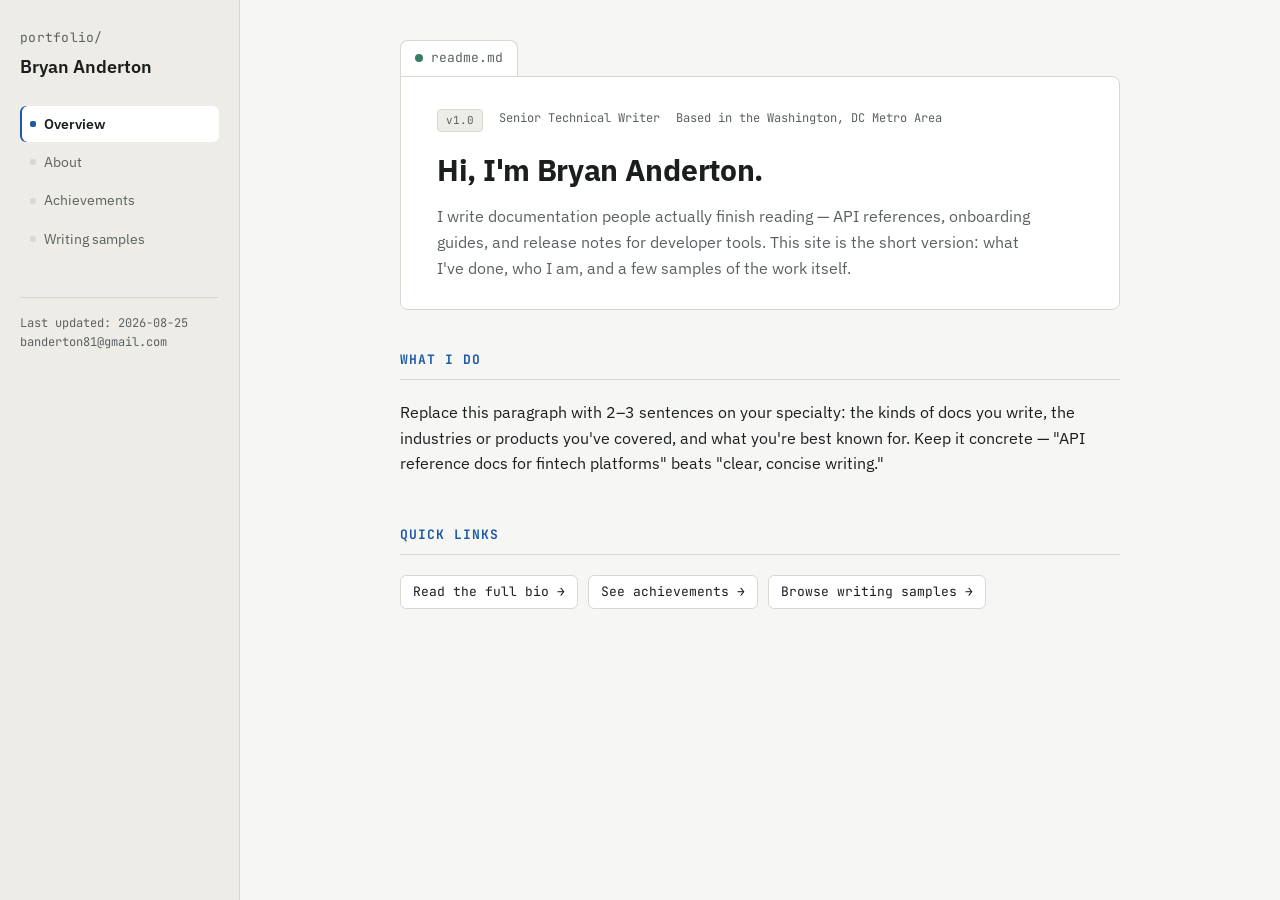
==== index.html @ 239cab08 "Add initial files to project" ====
<!doctype html>
<html lang="en">
<head>
<meta charset="utf-8">
<meta name="viewport" content="width=device-width, initial-scale=1">
<title>Bryan Anderton — Senior Technical Writer</title>
<meta name="description" content="Technical writer portfolio — achievements, background, and writing samples.">
<link rel="preconnect" href="https://fonts.googleapis.com">
<link href="https://fonts.googleapis.com/css2?family=IBM+Plex+Sans:wght@400;500;600;700&family=JetBrains+Mono:wght@400;500&display=swap" rel="stylesheet">
<link rel="stylesheet" href="style.css">
</head>
<body>
<div class="shell">

  <aside class="sidebar">
    <div class="sidebar__brand">portfolio/</div>
    <p class="sidebar__name">Bryan Anderton</p>
    <nav aria-label="Primary">
      <ul>
        <li><a href="index.html" class="is-active">Overview</a></li>
        <li><a href="about.html">About</a></li>
        <li><a href="achievements.html">Achievements</a></li>
        <li><a href="samples.html">Writing samples</a></li>
      </ul>
    </nav>
    <div class="sidebar__footer">
      <div>Last updated: 2026-08-25</div>
      <div><a href="mailto:banderton81@gmail.com">banderton81@gmail.com</a></div>
    </div>
  </aside>

  <main>
    <div class="content">
      <div class="file-tab"><span class="file-tab__dot"></span>readme.md</div>
      <div class="doc-header">
        <div class="doc-header__meta">
          <span class="badge">v1.0</span>
          <span>Senior Technical Writer</span>
          <span>Based in the Washington, DC Metro Area</span>
        </div>
        <h1>Hi, I'm Bryan Anderton.</h1>
        <p>
          I write documentation people actually finish reading — API references,
          onboarding guides, and release notes for developer tools. This site is
          the short version: what I've done, who I am, and a few samples of the
          work itself.
        </p>
      </div>

      <section>
        <h2>What I do</h2>
        <p>
          Replace this paragraph with 2–3 sentences on your specialty: the kinds
          of docs you write, the industries or products you've covered, and what
          you're best known for. Keep it concrete — "API reference docs for
          fintech platforms" beats "clear, concise writing."
        </p>
      </section>

      <section>
        <h2>Quick links</h2>
        <div class="contact-row">
          <a href="about.html">Read the full bio →</a>
          <a href="achievements.html">See achievements →</a>
          <a href="samples.html">Browse writing samples →</a>
        </div>
      </section>
    </div>
  </main>

</div>
</body>
</html>
---- style.css ----
/* ============================================================
   Portfolio site for a technical writer.
   Design concept: the site reads like a well-maintained docs
   site — sidebar nav, a rendered-markdown "file tab" header on
   every page, and writing samples presented as changelog-style
   entries with an audience-level indicator bar. This mirrors
   the actual medium a technical writer works in every day.
   ============================================================ */

:root {
  --bg: #f6f7f5;
  --bg-alt: #edece6;
  --panel: #ffffff;
  --ink: #1b1e1f;
  --ink-muted: #5b6163;
  --accent: #1e5aa8;      /* doc-link blue */
  --accent-2: #b8862e;    /* amber label/tag */
  --line: #d8d7d0;
  --code-bg: #14181a;
  --code-ink: #d7dbdd;
  --green: #3a7d5c;       /* "beginner" level */
  --amber: #b8862e;       /* "intermediate" level */
  --red: #a8452f;         /* "advanced" level */

  --font-body: 'IBM Plex Sans', -apple-system, BlinkMacSystemFont, sans-serif;
  --font-mono: 'JetBrains Mono', ui-monospace, Menlo, Consolas, monospace;

  --sidebar-w: 240px;
}

* { box-sizing: border-box; }

html { scroll-behavior: smooth; }

body {
  margin: 0;
  background: var(--bg);
  color: var(--ink);
  font-family: var(--font-body);
  font-size: 16px;
  line-height: 1.6;
}

a { color: var(--accent); text-decoration: none; }
a:hover { text-decoration: underline; }
a:focus-visible, button:focus-visible {
  outline: 2px solid var(--accent);
  outline-offset: 2px;
}

/* ---------- layout shell ---------- */

.shell {
  display: flex;
  min-height: 100vh;
}

.sidebar {
  width: var(--sidebar-w);
  flex-shrink: 0;
  background: var(--bg-alt);
  border-right: 1px solid var(--line);
  padding: 28px 20px;
  position: sticky;
  top: 0;
  height: 100vh;
  overflow-y: auto;
}

.sidebar__brand {
  font-family: var(--font-mono);
  font-size: 13px;
  color: var(--ink-muted);
  letter-spacing: 0.02em;
  margin-bottom: 4px;
}

.sidebar__name {
  font-weight: 600;
  font-size: 18px;
  margin: 0 0 24px 0;
  color: var(--ink);
}

.sidebar nav ul {
  list-style: none;
  margin: 0;
  padding: 0;
}

.sidebar nav li { margin-bottom: 2px; }

.sidebar nav a {
  display: flex;
  align-items: center;
  gap: 8px;
  padding: 7px 10px;
  border-radius: 6px;
  color: var(--ink-muted);
  font-size: 14px;
  text-decoration: none;
}

.sidebar nav a::before {
  content: '';
  width: 6px;
  height: 6px;
  border-radius: 2px;
  background: var(--line);
  flex-shrink: 0;
}

.sidebar nav a:hover {
  background: var(--panel);
  color: var(--ink);
}

.sidebar nav a.is-active {
  background: var(--panel);
  color: var(--ink);
  font-weight: 600;
  box-shadow: inset 2px 0 0 var(--accent);
}

.sidebar nav a.is-active::before { background: var(--accent); }

.sidebar__footer {
  margin-top: 40px;
  padding-top: 16px;
  border-top: 1px solid var(--line);
  font-family: var(--font-mono);
  font-size: 12px;
  color: var(--ink-muted);
}

.sidebar__footer a { color: var(--ink-muted); }

/* ---------- main content ---------- */

main {
  flex: 1;
  min-width: 0;
  padding: 0 40px 80px;
}

.content {
  max-width: 720px;
  margin: 0 auto;
}

/* file-tab header — the signature element.
   Every page opens like a rendered markdown file, complete
   with a filename tab and a small commit-style metadata line. */

.file-tab {
  margin-top: 40px;
  display: inline-flex;
  align-items: center;
  gap: 8px;
  padding: 7px 14px;
  background: var(--panel);
  border: 1px solid var(--line);
  border-bottom: none;
  border-radius: 8px 8px 0 0;
  font-family: var(--font-mono);
  font-size: 13px;
  color: var(--ink-muted);
}

.file-tab__dot {
  width: 8px;
  height: 8px;
  border-radius: 50%;
  background: var(--green);
}

.doc-header {
  background: var(--panel);
  border: 1px solid var(--line);
  border-radius: 0 8px 8px 8px;
  padding: 32px 36px 28px;
  margin-bottom: 40px;
}

.doc-header__meta {
  font-family: var(--font-mono);
  font-size: 12px;
  color: var(--ink-muted);
  margin-bottom: 14px;
  display: flex;
  gap: 16px;
  flex-wrap: wrap;
}

.doc-header h1 {
  margin: 0 0 10px;
  font-size: 30px;
  letter-spacing: -0.01em;
}

.doc-header p {
  margin: 0;
  color: var(--ink-muted);
  font-size: 16px;
  max-width: 60ch;
}

.badge {
  display: inline-block;
  font-family: var(--font-mono);
  font-size: 11px;
  padding: 2px 8px;
  border-radius: 4px;
  background: var(--bg-alt);
  color: var(--ink-muted);
  border: 1px solid var(--line);
}

/* ---------- prose sections ---------- */

section { margin-bottom: 48px; }

h2 {
  font-size: 13px;
  font-family: var(--font-mono);
  text-transform: uppercase;
  letter-spacing: 0.08em;
  color: var(--accent);
  border-bottom: 1px solid var(--line);
  padding-bottom: 8px;
  margin: 0 0 20px;
}

h3 {
  font-size: 18px;
  margin: 0 0 6px;
}

p { color: var(--ink); }
.muted { color: var(--ink-muted); }

/* ---------- achievement list ---------- */

.achievement {
  display: flex;
  gap: 14px;
  padding: 14px 0;
  border-bottom: 1px solid var(--line);
}

.achievement:last-child { border-bottom: none; }

.achievement__year {
  font-family: var(--font-mono);
  font-size: 13px;
  color: var(--accent-2);
  flex-shrink: 0;
  width: 52px;
  padding-top: 2px;
}

.achievement__body h3 { margin-bottom: 4px; }
.achievement__body p { margin: 0; font-size: 14.5px; color: var(--ink-muted); }

/* ---------- writing samples: changelog-style cards ---------- */

.sample {
  background: var(--panel);
  border: 1px solid var(--line);
  border-left: 4px solid var(--green);
  border-radius: 6px;
  padding: 18px 20px;
  margin-bottom: 16px;
}

.sample[data-level="intermediate"] { border-left-color: var(--amber); }
.sample[data-level="advanced"] { border-left-color: var(--red); }

.sample__top {
  display: flex;
  justify-content: space-between;
  align-items: baseline;
  gap: 12px;
  flex-wrap: wrap;
  margin-bottom: 6px;
}

.sample__title { font-weight: 600; font-size: 16px; }

.sample__tag {
  font-family: var(--font-mono);
  font-size: 11px;
  color: var(--ink-muted);
}

.sample__desc {
  font-size: 14.5px;
  color: var(--ink-muted);
  margin: 0 0 10px;
}

.sample__link {
  font-family: var(--font-mono);
  font-size: 13px;
}

/* ---------- contact / links ---------- */

.contact-row {
  display: flex;
  gap: 10px;
  flex-wrap: wrap;
  margin-top: 8px;
}

.contact-row a {
  font-family: var(--font-mono);
  font-size: 13px;
  padding: 6px 12px;
  border: 1px solid var(--line);
  border-radius: 6px;
  background: var(--panel);
  color: var(--ink);
}

.contact-row a:hover { border-color: var(--accent); color: var(--accent); text-decoration: none; }

/* ---------- responsive ---------- */

@media (max-width: 780px) {
  .shell { flex-direction: column; }
  .sidebar {
    width: 100%;
    height: auto;
    position: relative;
    border-right: none;
    border-bottom: 1px solid var(--line);
    padding: 20px;
  }
  .sidebar nav ul { display: flex; flex-wrap: wrap; gap: 4px; }
  .sidebar__footer { display: none; }
  main { padding: 0 20px 60px; }
  .doc-header { padding: 24px 20px; }
}

@media (prefers-reduced-motion: reduce) {
  html { scroll-behavior: auto; }
}
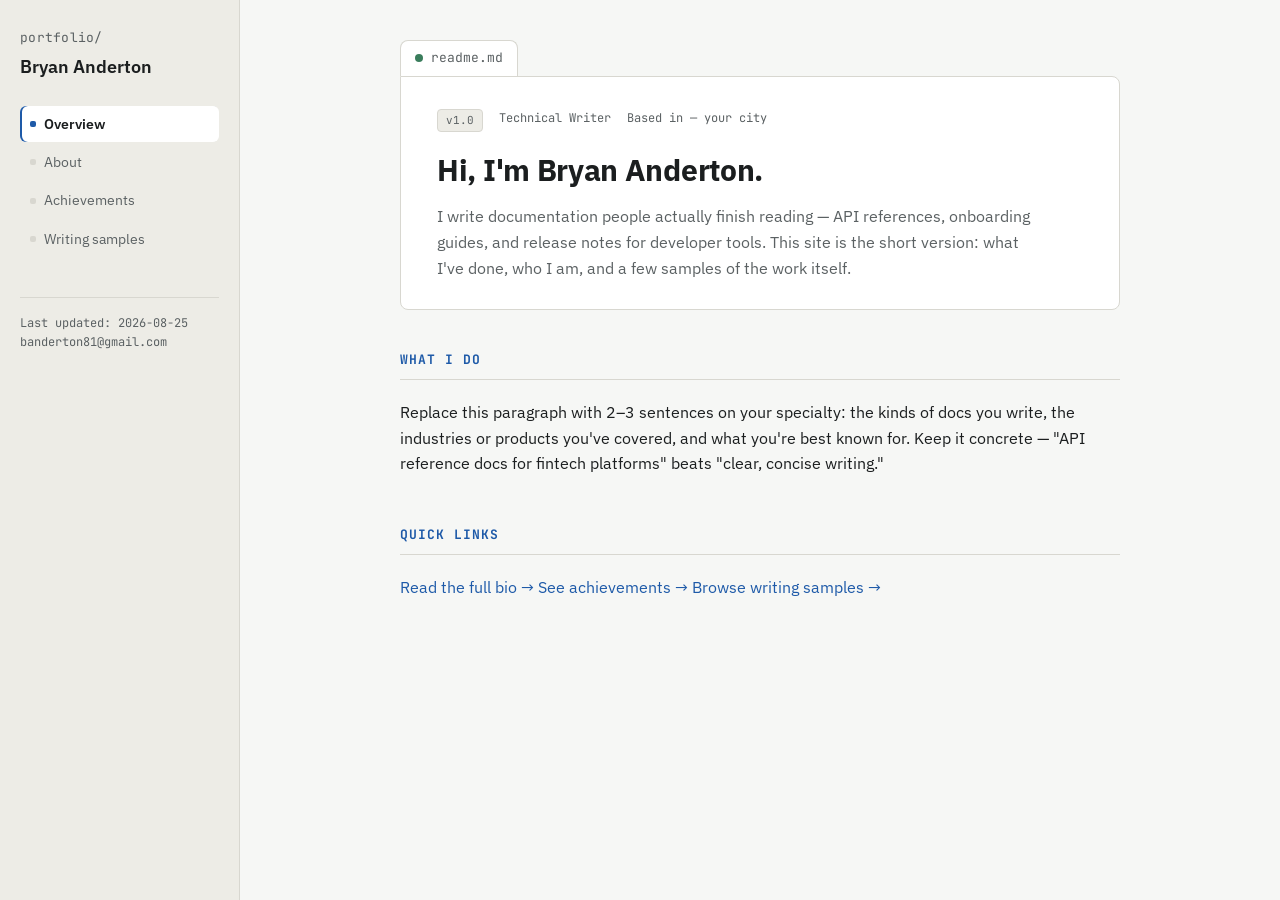
==== commit ac710d04: "Updated index.html" ====
--- a/index.html
+++ b/index.html
@@ -3,7 +3,7 @@
 <head>
 <meta charset="utf-8">
 <meta name="viewport" content="width=device-width, initial-scale=1">
-<title>Bryan Anderton — Senior Technical Writer</title>
+<title>Bryan Anderton — Technical Writer</title>
 <meta name="description" content="Technical writer portfolio — achievements, background, and writing samples.">
 <link rel="preconnect" href="https://fonts.googleapis.com">
 <link href="https://fonts.googleapis.com/css2?family=IBM+Plex+Sans:wght@400;500;600;700&family=JetBrains+Mono:wght@400;500&display=swap" rel="stylesheet">
@@ -35,8 +35,8 @@
       <div class="doc-header">
         <div class="doc-header__meta">
           <span class="badge">v1.0</span>
-          <span>Senior Technical Writer</span>
-          <span>Based in the Washington, DC Metro Area</span>
+          <span>Technical Writer</span>
+          <span>Based in — your city</span>
         </div>
         <h1>Hi, I'm Bryan Anderton.</h1>
         <p>
--- a/style.css
+++ b/style.css
@@ -1,10 +1,5 @@
 /* ============================================================
    Portfolio site for a technical writer.
-   Design concept: the site reads like a well-maintained docs
-   site — sidebar nav, a rendered-markdown "file tab" header on
-   every page, and writing samples presented as changelog-style
-   entries with an audience-level indicator bar. This mirrors
-   the actual medium a technical writer works in every day.
    ============================================================ */
 
 :root {
@@ -277,15 +272,318 @@
 .sample[data-level="advanced"] { border-left-color: var(--red); }
 
 .sample__top {
+  display: flex;@import url('https://fonts.googleapis.com/css2?family=Space+Grotesk:wght@500;600;700&family=IBM+Plex+Sans:wght@400;500;600&family=JetBrains+Mono:wght@400;500&display=swap');
+
+:root {
+  --bg: #fafaf9;
+  --bg-alt: #f1effc;
+  --panel: #ffffff;
+  --ink: #17181c;
+  --ink-muted: #5b5f6b;
+
+  --sidebar-bg: #211f52;      /* bold deep indigo — the "stand out" move */
+  --sidebar-bg-raised: #2c2a68;
+  --sidebar-ink: #f5f3ff;
+  --sidebar-ink-muted: #b3aee0;
+
+  --accent: #ff5a36;          /* warm coral — the single accent, carries the warmth */
+  --accent-ink: #ffffff;
+  --accent-2: #e08a1e;        /* gold, used sparingly for secondary labels */
+
+  --line: #e7e5ef;
+  --green: #2f9e68;           /* "beginner" level */
+  --amber: #d98f2b;           /* "intermediate" level */
+  --red: #c24545;             /* "advanced" level */
+
+  --font-display: 'Space Grotesk', var(--font-body);
+  --font-body: 'IBM Plex Sans', -apple-system, BlinkMacSystemFont, sans-serif;
+  --font-mono: 'JetBrains Mono', ui-monospace, Menlo, Consolas, monospace;
+
+  --sidebar-w: 250px;
+  --radius: 14px;
+}
+
+* { box-sizing: border-box; }
+
+html { scroll-behavior: smooth; }
+
+body {
+  margin: 0;
+  background: var(--bg);
+  color: var(--ink);
+  font-family: var(--font-body);
+  font-size: 16px;
+  line-height: 1.6;
+}
+
+a { color: var(--accent); text-decoration: none; font-weight: 500; }
+a:hover { text-decoration: underline; }
+a:focus-visible, button:focus-visible {
+  outline: 2px solid var(--accent);
+  outline-offset: 2px;
+}
+
+/* ---------- layout shell ---------- */
+
+.shell {
+  display: flex;
+  min-height: 100vh;
+}
+
+.sidebar {
+  width: var(--sidebar-w);
+  flex-shrink: 0;
+  background: var(--sidebar-bg);
+  padding: 32px 22px;
+  position: sticky;
+  top: 0;
+  height: 100vh;
+  overflow-y: auto;
+}
+
+.sidebar__brand {
+  font-family: var(--font-mono);
+  font-size: 12px;
+  color: var(--sidebar-ink-muted);
+  letter-spacing: 0.04em;
+  margin-bottom: 6px;
+}
+
+.sidebar__name {
+  font-family: var(--font-display);
+  font-weight: 700;
+  font-size: 20px;
+  margin: 0 0 28px 0;
+  color: var(--sidebar-ink);
+  letter-spacing: -0.01em;
+}
+
+.sidebar nav ul {
+  list-style: none;
+  margin: 0;
+  padding: 0;
+}
+
+.sidebar nav li { margin-bottom: 3px; }
+
+.sidebar nav a {
+  display: flex;
+  align-items: center;
+  gap: 9px;
+  padding: 9px 12px;
+  border-radius: 8px;
+  color: var(--sidebar-ink-muted);
+  font-size: 14px;
+  font-weight: 500;
+  text-decoration: none;
+}
+
+.sidebar nav a::before {
+  content: '';
+  width: 6px;
+  height: 6px;
+  border-radius: 50%;
+  background: var(--sidebar-ink-muted);
+  opacity: 0.5;
+  flex-shrink: 0;
+}
+
+.sidebar nav a:hover {
+  background: var(--sidebar-bg-raised);
+  color: var(--sidebar-ink);
+}
+
+.sidebar nav a.is-active {
+  background: var(--accent);
+  color: var(--accent-ink);
+  font-weight: 600;
+}
+
+.sidebar nav a.is-active::before { background: var(--accent-ink); opacity: 1; }
+
+.sidebar__footer {
+  margin-top: 40px;
+  padding-top: 18px;
+  border-top: 1px solid rgba(255,255,255,0.12);
+  font-family: var(--font-mono);
+  font-size: 12px;
+  color: var(--sidebar-ink-muted);
+}
+
+.sidebar__footer a { color: var(--sidebar-ink-muted); font-weight: 400; }
+.sidebar__footer a:hover { color: var(--sidebar-ink); }
+
+/* ---------- main content ---------- */
+
+main {
+  flex: 1;
+  min-width: 0;
+  padding: 0 44px 80px;
+}
+
+.content {
+  max-width: 720px;
+  margin: 0 auto;
+}
+
+/* file-tab header — the signature element.
+   Every page opens like a rendered markdown file. The bold move
+   here is the thick coral top-stripe on the doc-header below —
+   loud enough to feel modern, contained enough to feel calm. */
+
+.file-tab {
+  margin-top: 40px;
+  display: inline-flex;
+  align-items: center;
+  gap: 8px;
+  padding: 7px 14px;
+  background: var(--panel);
+  border: 1px solid var(--line);
+  border-bottom: none;
+  border-radius: var(--radius) var(--radius) 0 0;
+  font-family: var(--font-mono);
+  font-size: 13px;
+  color: var(--ink-muted);
+}
+
+.file-tab__dot {
+  width: 8px;
+  height: 8px;
+  border-radius: 50%;
+  background: var(--green);
+}
+
+.doc-header {
+  background: var(--panel);
+  border: 1px solid var(--line);
+  border-top: 5px solid var(--accent);
+  border-radius: 0 var(--radius) var(--radius) var(--radius);
+  padding: 34px 38px 30px;
+  margin-bottom: 44px;
+}
+
+.doc-header__meta {
+  font-family: var(--font-mono);
+  font-size: 12px;
+  color: var(--ink-muted);
+  margin-bottom: 16px;
+  display: flex;
+  gap: 16px;
+  flex-wrap: wrap;
+}
+
+.doc-header h1 {
+  font-family: var(--font-display);
+  margin: 0 0 12px;
+  font-size: 36px;
+  font-weight: 700;
+  letter-spacing: -0.02em;
+  color: var(--ink);
+}
+
+.doc-header p {
+  margin: 0;
+  color: var(--ink-muted);
+  font-size: 16.5px;
+  max-width: 60ch;
+}
+
+.badge {
+  display: inline-block;
+  font-family: var(--font-mono);
+  font-size: 11px;
+  padding: 3px 9px;
+  border-radius: 20px;
+  background: var(--bg-alt);
+  color: #4c3f9e;
+  border: 1px solid var(--line);
+}
+
+/* ---------- prose sections ---------- */
+
+section { margin-bottom: 48px; }
+
+h2 {
+  font-family: var(--font-display);
+  font-size: 14px;
+  text-transform: uppercase;
+  letter-spacing: 0.07em;
+  font-weight: 700;
+  color: var(--accent);
+  border-bottom: 2px solid var(--line);
+  padding-bottom: 9px;
+  margin: 0 0 20px;
+}
+
+h3 {
+  font-family: var(--font-display);
+  font-weight: 600;
+  font-size: 18px;
+  margin: 0 0 6px;
+  color: var(--ink);
+}
+
+p { color: var(--ink); }
+.muted { color: var(--ink-muted); }
+
+/* ---------- achievement list ---------- */
+
+.achievement {
+  display: flex;
+  gap: 16px;
+  padding: 16px 0;
+  border-bottom: 1px solid var(--line);
+}
+
+.achievement:last-child { border-bottom: none; }
+
+.achievement__year {
+  font-family: var(--font-mono);
+  font-weight: 500;
+  font-size: 13px;
+  color: var(--accent-2);
+  flex-shrink: 0;
+  width: 52px;
+  padding-top: 3px;
+}
+
+.achievement__body h3 { margin-bottom: 4px; }
+.achievement__body p { margin: 0; font-size: 14.5px; color: var(--ink-muted); }
+
+/* ---------- writing samples: changelog-style cards ---------- */
+
+.sample {
+  background: var(--panel);
+  border: 1px solid var(--line);
+  border-left: 5px solid var(--green);
+  border-radius: 12px;
+  padding: 20px 22px;
+  margin-bottom: 16px;
+  transition: border-color 0.15s ease, box-shadow 0.15s ease;
+}
+
+.sample:hover {
+  box-shadow: 0 4px 16px rgba(33, 31, 82, 0.08);
+}
+
+.sample[data-level="intermediate"] { border-left-color: var(--amber); }
+.sample[data-level="advanced"] { border-left-color: var(--red); }
+
+.sample__top {
   display: flex;
   justify-content: space-between;
   align-items: baseline;
   gap: 12px;
   flex-wrap: wrap;
-  margin-bottom: 6px;
-}
-
-.sample__title { font-weight: 600; font-size: 16px; }
+  margin-bottom: 7px;
+}
+
+.sample__title {
+  font-family: var(--font-display);
+  font-weight: 600;
+  font-size: 16.5px;
+  color: var(--ink);
+}
 
 .sample__tag {
   font-family: var(--font-mono);
@@ -302,6 +600,7 @@
 .sample__link {
   font-family: var(--font-mono);
   font-size: 13px;
+  font-weight: 500;
 }
 
 /* ---------- contact / links ---------- */
@@ -316,14 +615,20 @@
 .contact-row a {
   font-family: var(--font-mono);
   font-size: 13px;
-  padding: 6px 12px;
-  border: 1px solid var(--line);
-  border-radius: 6px;
-  background: var(--panel);
-  color: var(--ink);
-}
-
-.contact-row a:hover { border-color: var(--accent); color: var(--accent); text-decoration: none; }
+  font-weight: 500;
+  padding: 8px 14px;
+  border: 1px solid var(--line);
+  border-radius: 20px;
+  background: var(--panel);
+  color: var(--ink);
+}
+
+.contact-row a:hover {
+  border-color: var(--accent);
+  background: var(--accent);
+  color: var(--accent-ink);
+  text-decoration: none;
+}
 
 /* ---------- responsive ---------- */
 
@@ -333,16 +638,16 @@
     width: 100%;
     height: auto;
     position: relative;
-    border-right: none;
-    border-bottom: 1px solid var(--line);
-    padding: 20px;
+    padding: 22px 20px;
   }
   .sidebar nav ul { display: flex; flex-wrap: wrap; gap: 4px; }
   .sidebar__footer { display: none; }
   main { padding: 0 20px 60px; }
-  .doc-header { padding: 24px 20px; }
+  .doc-header { padding: 26px 22px; }
+  .doc-header h1 { font-size: 28px; }
 }
 
 @media (prefers-reduced-motion: reduce) {
   html { scroll-behavior: auto; }
-}
+  .sample { transition: none; }
+}
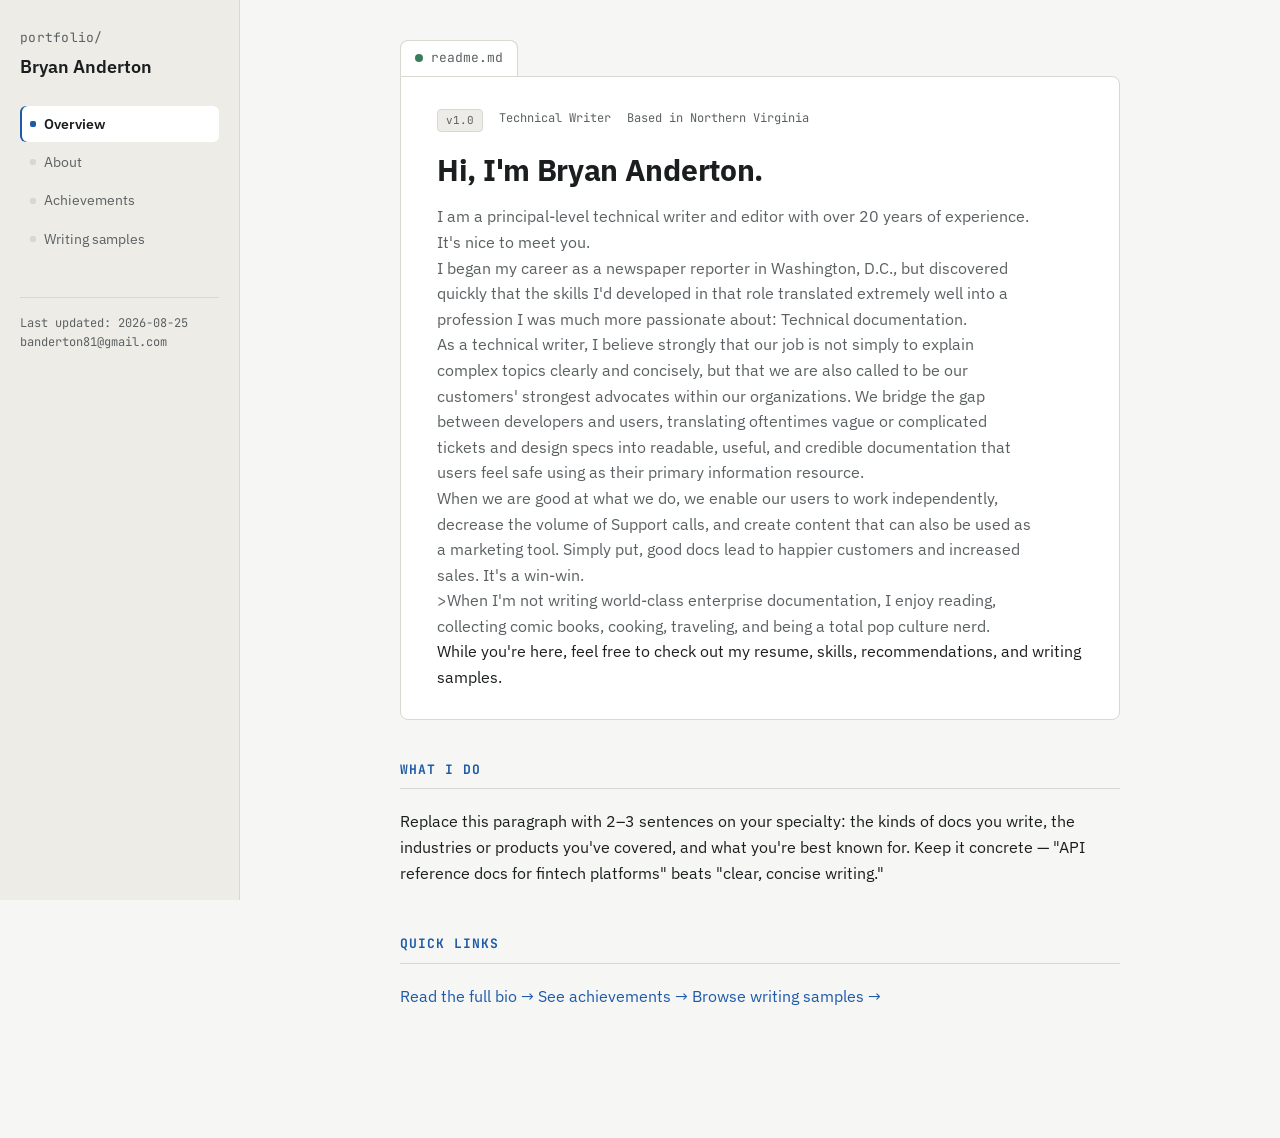
==== commit 733f795b: "Added a short bio to index.html" ====
--- a/index.html
+++ b/index.html
@@ -3,7 +3,7 @@
 <head>
 <meta charset="utf-8">
 <meta name="viewport" content="width=device-width, initial-scale=1">
-<title>Bryan Anderton — Technical Writer</title>
+<title>Bryan Anderton — Principal Technical Writer</title>
 <meta name="description" content="Technical writer portfolio — achievements, background, and writing samples.">
 <link rel="preconnect" href="https://fonts.googleapis.com">
 <link href="https://fonts.googleapis.com/css2?family=IBM+Plex+Sans:wght@400;500;600;700&family=JetBrains+Mono:wght@400;500&display=swap" rel="stylesheet">
@@ -36,14 +36,15 @@
         <div class="doc-header__meta">
           <span class="badge">v1.0</span>
           <span>Technical Writer</span>
-          <span>Based in — your city</span>
+          <span>Based in Northern Virginia</span>
         </div>
         <h1>Hi, I'm Bryan Anderton.</h1>
-        <p>
-          I write documentation people actually finish reading — API references,
-          onboarding guides, and release notes for developer tools. This site is
-          the short version: what I've done, who I am, and a few samples of the
-          work itself.
+        <p>I am a principal-level technical writer and editor with over 20 years of experience. It's nice to meet you.</p>
+        <p>I began my career as a newspaper reporter in Washington, D.C., but discovered quickly that the skills I'd developed in that role translated extremely well into a profession I was much more passionate about: Technical documentation.</p> 
+        <p>As a technical writer, I believe strongly that our job is not simply to explain complex topics clearly and concisely, but that we are also called to be our customers' strongest advocates within our organizations. We bridge the gap between developers and users, translating oftentimes vague or complicated tickets and design specs into readable, useful, and credible documentation that users feel safe using as their primary information resource.</p> 
+        <p>When we are good at what we do, we enable our users to work independently, decrease the volume of Support calls, and create content that can also be used as a marketing tool. Simply put, good docs lead to happier customers and increased sales. It's a win-win.</p>
+        <p>>When I'm not writing world-class enterprise documentation, I enjoy reading, collecting comic books, cooking, traveling, and being a total pop culture nerd.</p 
+        <p>While you're here, feel free to check out my resume, skills, recommendations, and writing samples.</p>
         </p>
       </div>
 
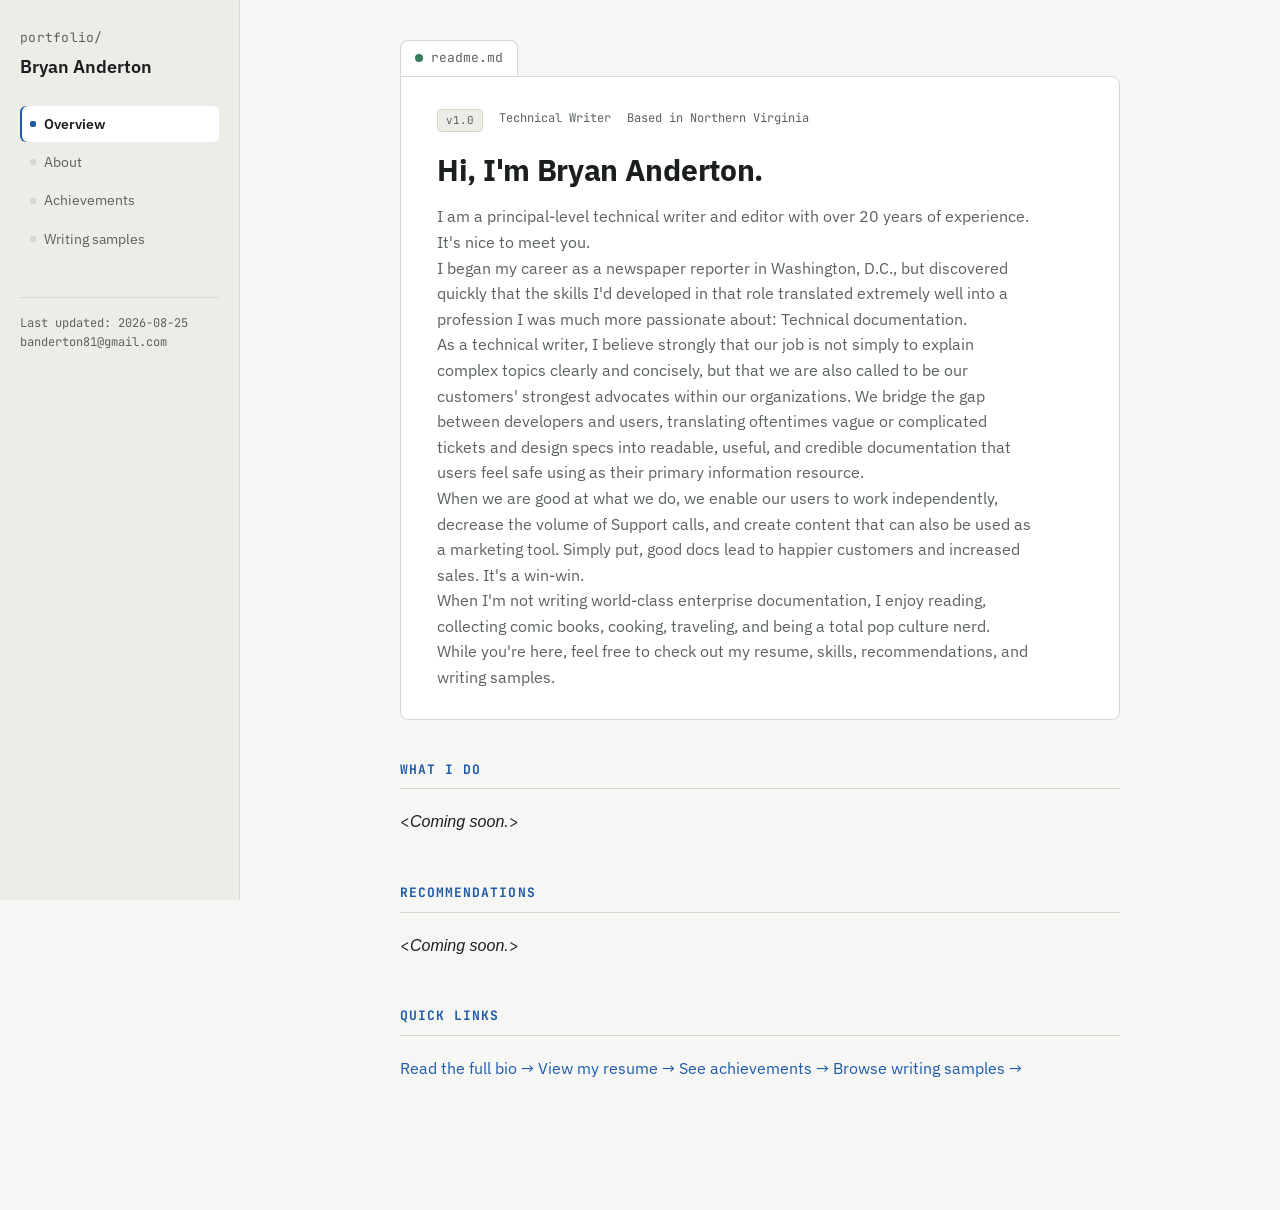
==== commit b1ca7af7: "Additional updates to index.htm" ====
--- a/index.html
+++ b/index.html
@@ -39,29 +39,45 @@
           <span>Based in Northern Virginia</span>
         </div>
         <h1>Hi, I'm Bryan Anderton.</h1>
-        <p>I am a principal-level technical writer and editor with over 20 years of experience. It's nice to meet you.</p>
-        <p>I began my career as a newspaper reporter in Washington, D.C., but discovered quickly that the skills I'd developed in that role translated extremely well into a profession I was much more passionate about: Technical documentation.</p> 
-        <p>As a technical writer, I believe strongly that our job is not simply to explain complex topics clearly and concisely, but that we are also called to be our customers' strongest advocates within our organizations. We bridge the gap between developers and users, translating oftentimes vague or complicated tickets and design specs into readable, useful, and credible documentation that users feel safe using as their primary information resource.</p> 
-        <p>When we are good at what we do, we enable our users to work independently, decrease the volume of Support calls, and create content that can also be used as a marketing tool. Simply put, good docs lead to happier customers and increased sales. It's a win-win.</p>
-        <p>>When I'm not writing world-class enterprise documentation, I enjoy reading, collecting comic books, cooking, traveling, and being a total pop culture nerd.</p 
-        <p>While you're here, feel free to check out my resume, skills, recommendations, and writing samples.</p>
+        <p>
+          I am a principal-level technical writer and editor with over 20 years of experience. It's nice to meet you.
+        </p>
+        <p>
+          I began my career as a newspaper reporter in Washington, D.C., but discovered quickly that the skills I'd developed in that role translated extremely well into a profession I was much more passionate about: Technical documentation.
+        </p> 
+        <p>
+          As a technical writer, I believe strongly that our job is not simply to explain complex topics clearly and concisely, but that we are also called to be our customers' strongest advocates within our organizations. We bridge the gap between developers and users, translating oftentimes vague or complicated tickets and design specs into readable, useful, and credible documentation that users feel safe using as their primary information resource.
+        </p> 
+        <p>
+          When we are good at what we do, we enable our users to work independently, decrease the volume of Support calls, and create content that can also be used as a marketing tool. Simply put, good docs lead to happier customers and increased sales. It's a win-win.
+        </p>
+        <p>
+          When I'm not writing world-class enterprise documentation, I enjoy reading, collecting comic books, cooking, traveling, and being a total pop culture nerd.
+        </p> 
+        <p>
+          While you're here, feel free to check out my resume, skills, recommendations, and writing samples.
         </p>
       </div>
 
       <section>
-        <h2>What I do</h2>
+        <h2>What I Do</h2>
         <p>
-          Replace this paragraph with 2–3 sentences on your specialty: the kinds
-          of docs you write, the industries or products you've covered, and what
-          you're best known for. Keep it concrete — "API reference docs for
-          fintech platforms" beats "clear, concise writing."
+           &lt;<i>Coming soon.</i>&gt;
         </p>
       </section>
 
       <section>
+        <h2>Recommendations</h2>
+        <p>
+          &lt;<i>Coming soon.</i>&gt;
+        </p>
+      </section>
+      
+      <section>
         <h2>Quick links</h2>
         <div class="contact-row">
           <a href="about.html">Read the full bio →</a>
+          <a href="resume.pdf">View my resume →</a>
           <a href="achievements.html">See achievements →</a>
           <a href="samples.html">Browse writing samples →</a>
         </div>
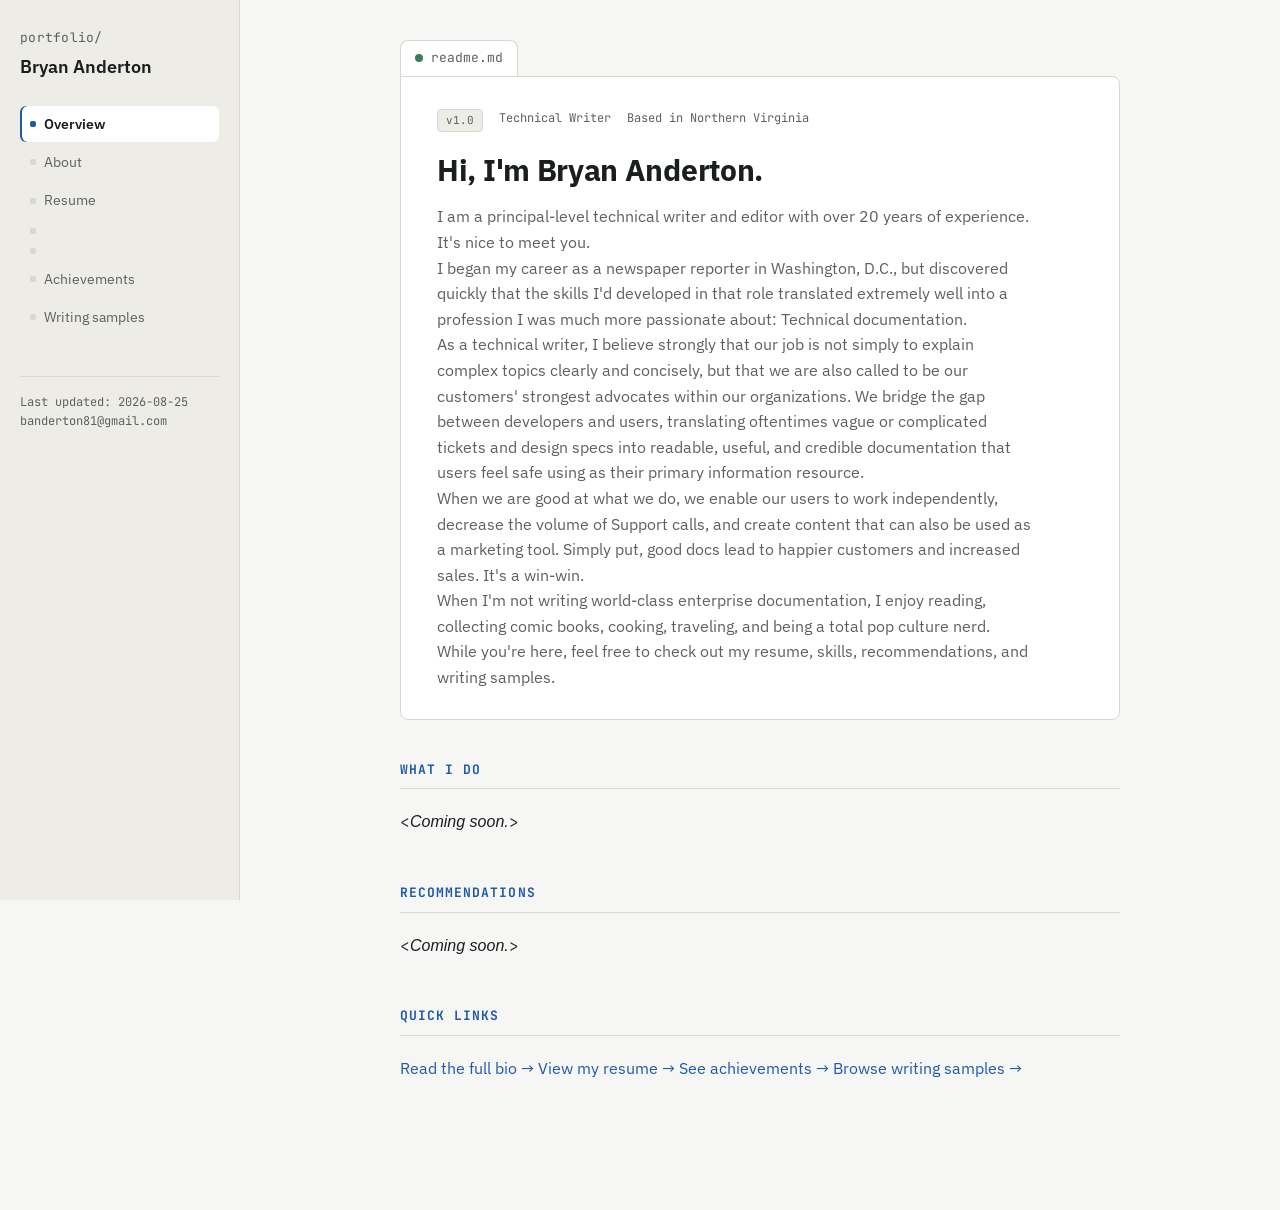
==== commit 927e895e: "Added resume link to index.html" ====
--- a/index.html
+++ b/index.html
@@ -19,6 +19,7 @@
       <ul>
         <li><a href="index.html" class="is-active">Overview</a></li>
         <li><a href="about.html">About</a></li>
+        <li><a href="Bryan_Anderton_Resume.pdf">Resume</li>
         <li><a href="achievements.html">Achievements</a></li>
         <li><a href="samples.html">Writing samples</a></li>
       </ul>
@@ -77,7 +78,7 @@
         <h2>Quick links</h2>
         <div class="contact-row">
           <a href="about.html">Read the full bio →</a>
-          <a href="resume.pdf">View my resume →</a>
+          <a href="Bryan_Anderton_Resume.pdf">View my resume →</a>
           <a href="achievements.html">See achievements →</a>
           <a href="samples.html">Browse writing samples →</a>
         </div>
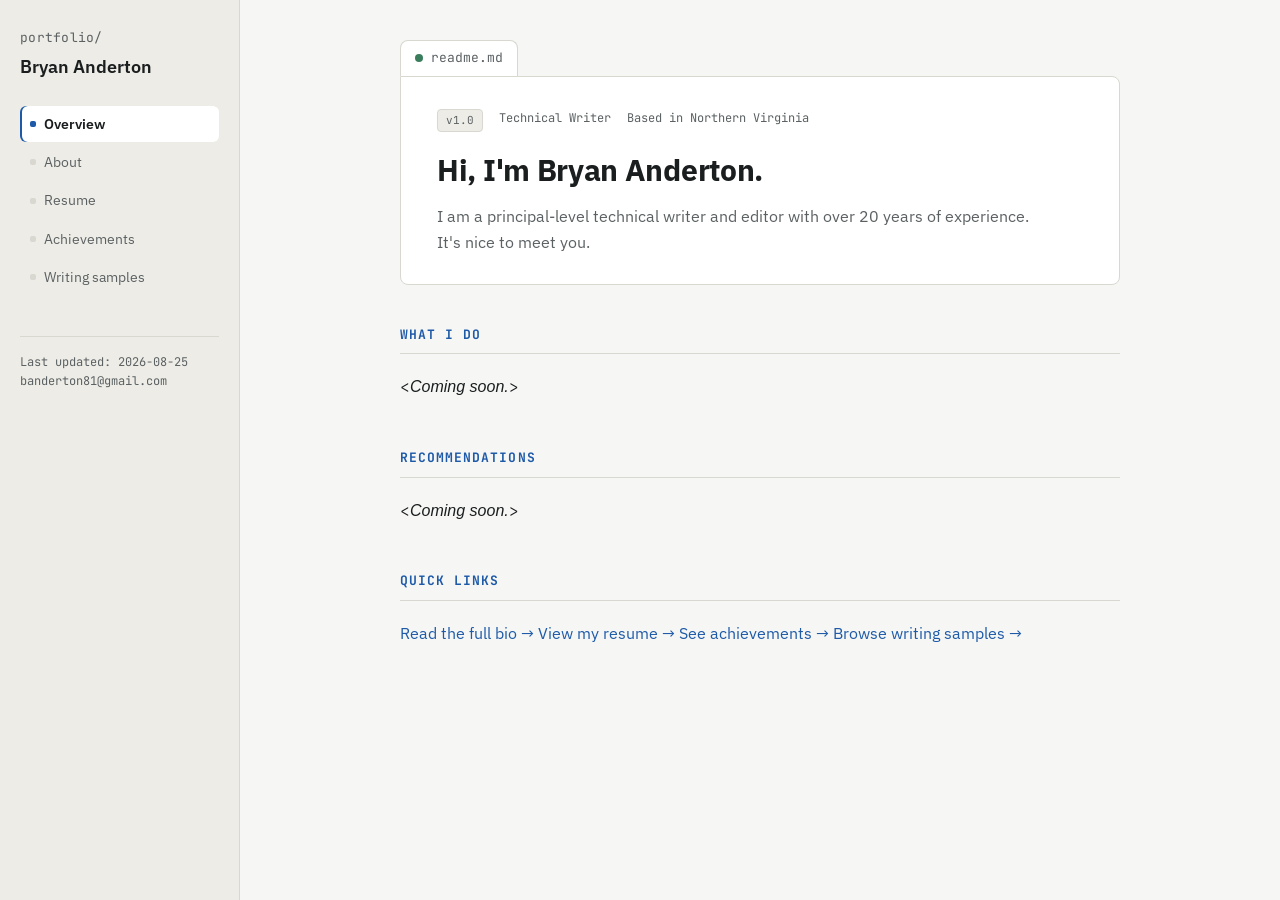
==== commit 8951aaf3: "Updated index.html" ====
--- a/index.html
+++ b/index.html
@@ -19,7 +19,7 @@
       <ul>
         <li><a href="index.html" class="is-active">Overview</a></li>
         <li><a href="about.html">About</a></li>
-        <li><a href="Bryan_Anderton_Resume.pdf">Resume</li>
+        <li><a href="Bryan_Anderton_Resume.pdf">Resume</a></li>
         <li><a href="achievements.html">Achievements</a></li>
         <li><a href="samples.html">Writing samples</a></li>
       </ul>
@@ -43,21 +43,7 @@
         <p>
           I am a principal-level technical writer and editor with over 20 years of experience. It's nice to meet you.
         </p>
-        <p>
-          I began my career as a newspaper reporter in Washington, D.C., but discovered quickly that the skills I'd developed in that role translated extremely well into a profession I was much more passionate about: Technical documentation.
-        </p> 
-        <p>
-          As a technical writer, I believe strongly that our job is not simply to explain complex topics clearly and concisely, but that we are also called to be our customers' strongest advocates within our organizations. We bridge the gap between developers and users, translating oftentimes vague or complicated tickets and design specs into readable, useful, and credible documentation that users feel safe using as their primary information resource.
-        </p> 
-        <p>
-          When we are good at what we do, we enable our users to work independently, decrease the volume of Support calls, and create content that can also be used as a marketing tool. Simply put, good docs lead to happier customers and increased sales. It's a win-win.
-        </p>
-        <p>
-          When I'm not writing world-class enterprise documentation, I enjoy reading, collecting comic books, cooking, traveling, and being a total pop culture nerd.
-        </p> 
-        <p>
-          While you're here, feel free to check out my resume, skills, recommendations, and writing samples.
-        </p>
+        
       </div>
 
       <section>
